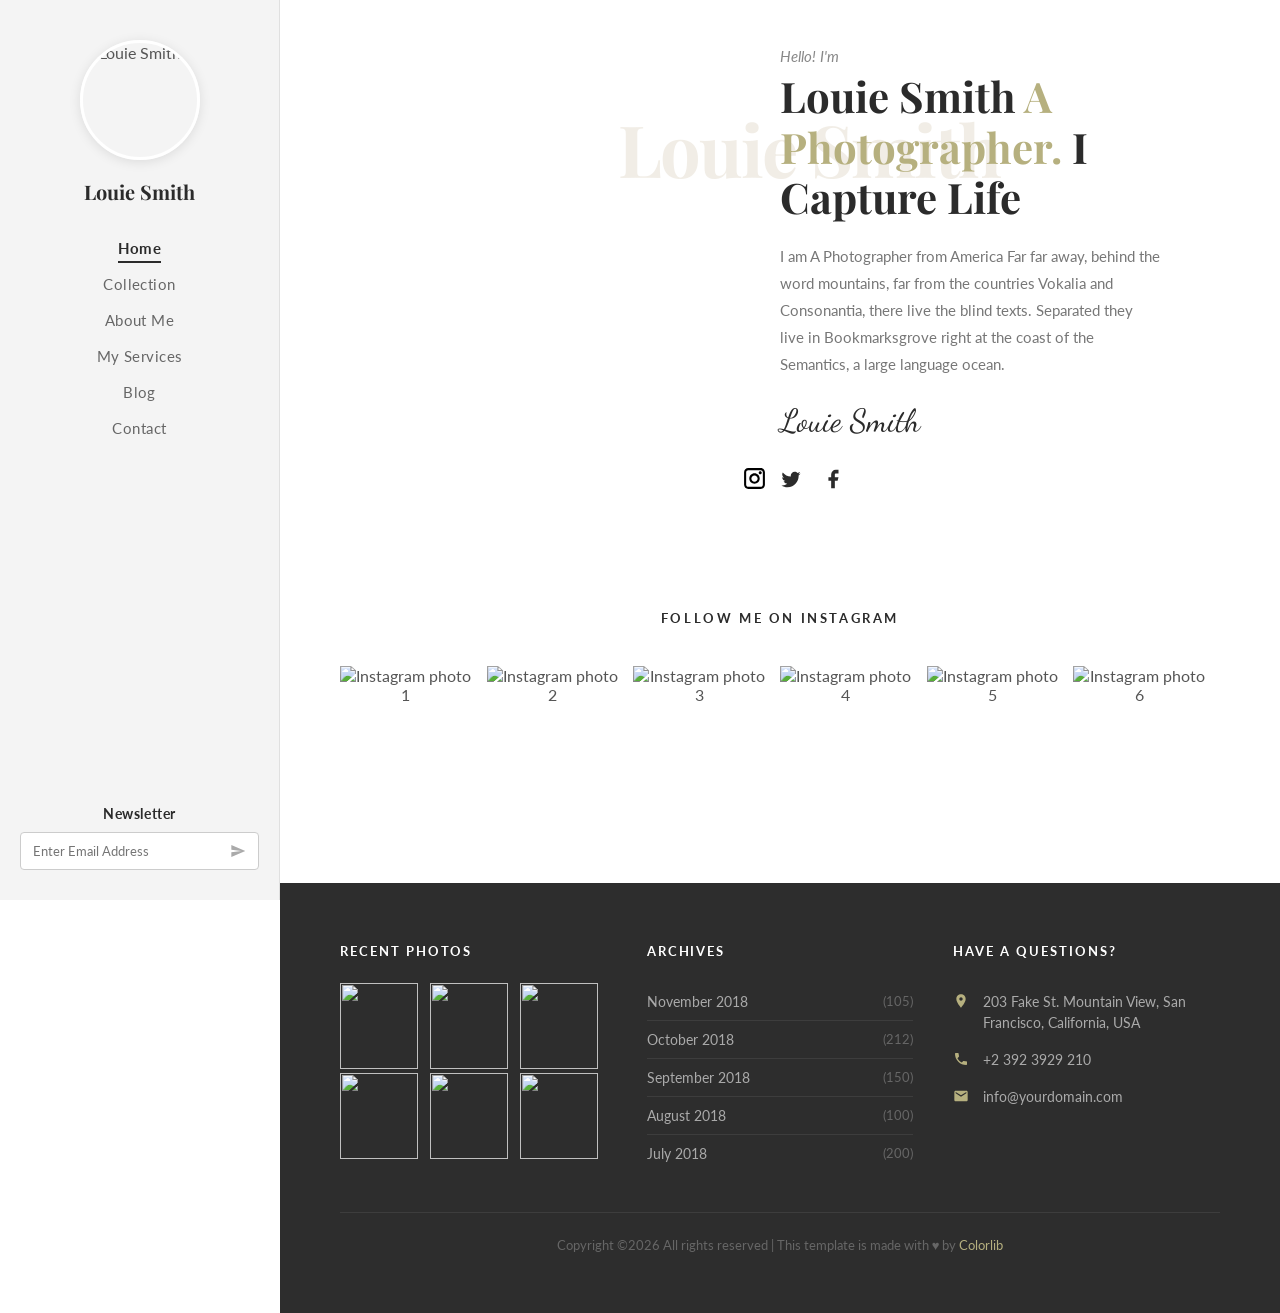
==== index.html @ 831cedc2 "Add files via upload" ====
<!DOCTYPE html>
<html lang="en">
<head>
  <meta charset="UTF-8" />
  <meta name="viewport" content="width=device-width, initial-scale=1.0" />
  <title>Louie Smith — Photographer</title>
  <link rel="stylesheet" href="style.css" />
</head>
<body>

  <aside id="sidebar">
    <div class="sidebar-avatar">
      <img src="img\author.jpg" alt="Louie Smith" />
    </div>
    <div class="sidebar-name">Louie Smith</div>
    <nav>
      <ul>
        <li><a href="index.html" class="active">Home</a></li>
        <li><a href="collection.html">Collection</a></li>
        <li><a href="about.html">About Me</a></li>
        <li><a href="services.html">My Services</a></li>
        <li><a href="blog.html">Blog</a></li>
        <li><a href="contact.html">Contact</a></li>
      </ul>
    </nav>
    <div class="sidebar-newsletter">
      <h4>Newsletter</h4>
      <div class="newsletter-form">
        <input type="email" placeholder="Enter Email Address" />
        <button type="button" aria-label="Subscribe">
          <svg viewBox="0 0 24 24"><path d="M2 21l21-9L2 3v7l15 2-15 2v7z"/></svg>
        </button>
      </div>
    </div>
  </aside>

  <main id="main">

    <section class="about-hero">
      <div class="about-photo">
         <img src="img\author.jpg" alt="" />
      </div>
      <div class="about-content">
        
      </div>

      <div class="hero-content">
        <span class="hero-watermark">Louie Smith</span>
        <div class="hero-content-inner">
          <p class="hero-label">Hello! I'm</p>
          <h1 class="hero-title">
            Louie Smith <span class="gold">A</span><br>
            <span class="gold">Photographer.</span> I<br>
            Capture Life
          </h1>
          <p class="hero-desc">
            I am A Photographer from America Far far away, behind the word mountains,
            far from the countries Vokalia and Consonantia, there live the blind texts.
            Separated they live in Bookmarksgrove right at the coast of the Semantics,
            a large language ocean.
          </p>
          <div class="hero-signature">Louie Smith</div>
          <div class="hero-social">

            <a href="#" aria-label="Twitter">
              <svg viewBox="0 0 24 24"><path d="M22.46 6c-.77.35-1.6.58-2.46.69.88-.53 1.56-1.37 1.88-2.38-.83.5-1.75.85-2.72 1.05C18.37 4.5 17.26 4 16 4c-2.35 0-4.27 1.92-4.27 4.29 0 .34.04.67.11.98C8.28 9.09 5.11 7.38 3 4.79c-.37.63-.58 1.37-.58 2.15 0 1.49.75 2.81 1.91 3.56-.71 0-1.37-.2-1.95-.5v.03c0 2.08 1.48 3.82 3.44 4.21a4.22 4.22 0 0 1-1.93.07 4.28 4.28 0 0 0 4 2.98 8.521 8.521 0 0 1-5.33 1.84c-.34 0-.68-.02-1.02-.06C3.44 20.29 5.7 21 8.12 21 16 21 20.33 14.46 20.33 8.79c0-.19 0-.37-.01-.56.84-.6 1.56-1.36 2.14-2.23z"/></svg>
            </a>

            <a href="#" aria-label="Facebook">
              <svg viewBox="0 0 24 24"><path d="M18 2h-3a5 5 0 0 0-5 5v3H7v4h3v8h4v-8h3l1-4h-4V7a1 1 0 0 1 1-1h3z"/></svg>
            </a>
            
            <a href="#" aria-label="Instagram">
              <img class="insta" src="insta.svg" alt="">
            </a>
          </div>
        </div>
      </div>

      <div class="hero-dots">
        <span class="active"></span>
        <span></span>
      </div>
    </section>

    <section class="section-insta">
      <h2>Follow Me On Instagram</h2>
      <div class="insta-grid">
        <div class="insta-item">
          <img src="img\image_2.jpg" alt="Instagram photo 1" />
          <div class="insta-overlay">
            <svg viewBox="0 0 24 24" fill="none" stroke="white" stroke-width="1.5"><rect x="2" y="2" width="20" height="20" rx="5"/><path d="M16 11.37A4 4 0 1 1 12.63 8 4 4 0 0 1 16 11.37z"/><line x1="17.5" y1="6.5" x2="17.51" y2="6.5" stroke-width="2.5"/></svg>
          </div>
        </div>
        <div class="insta-item">
          <img src="img\image_3.jpg" alt="Instagram photo 2" />
          <div class="insta-overlay">
            <svg viewBox="0 0 24 24" fill="none" stroke="white" stroke-width="1.5"><rect x="2" y="2" width="20" height="20" rx="5"/><path d="M16 11.37A4 4 0 1 1 12.63 8 4 4 0 0 1 16 11.37z"/><line x1="17.5" y1="6.5" x2="17.51" y2="6.5" stroke-width="2.5"/></svg>
          </div>
        </div>
        <div class="insta-item">
          <img src="img\image_4.jpg" alt="Instagram photo 3" />
          <div class="insta-overlay">
            <svg viewBox="0 0 24 24" fill="none" stroke="white" stroke-width="1.5"><rect x="2" y="2" width="20" height="20" rx="5"/><path d="M16 11.37A4 4 0 1 1 12.63 8 4 4 0 0 1 16 11.37z"/><line x1="17.5" y1="6.5" x2="17.51" y2="6.5" stroke-width="2.5"/></svg>
          </div>
        </div>
        <div class="insta-item">
          <img src="img\image_5.jpg" alt="Instagram photo 4" />
          <div class="insta-overlay">
            <svg viewBox="0 0 24 24" fill="none" stroke="white" stroke-width="1.5"><rect x="2" y="2" width="20" height="20" rx="5"/><path d="M16 11.37A4 4 0 1 1 12.63 8 4 4 0 0 1 16 11.37z"/><line x1="17.5" y1="6.5" x2="17.51" y2="6.5" stroke-width="2.5"/></svg>
          </div>
        </div>
        <div class="insta-item">
          <img src="img\image_6.jpg" alt="Instagram photo 5" />
          <div class="insta-overlay">
            <svg viewBox="0 0 24 24" fill="none" stroke="white" stroke-width="1.5"><rect x="2" y="2" width="20" height="20" rx="5"/><path d="M16 11.37A4 4 0 1 1 12.63 8 4 4 0 0 1 16 11.37z"/><line x1="17.5" y1="6.5" x2="17.51" y2="6.5" stroke-width="2.5"/></svg>
          </div>
        </div>
        <div class="insta-item">
          <img src="img\image_7.jpg" alt="Instagram photo 6" />
          <div class="insta-overlay">
            <svg viewBox="0 0 24 24" fill="none" stroke="white" stroke-width="1.5"><rect x="2" y="2" width="20" height="20" rx="5"/><path d="M16 11.37A4 4 0 1 1 12.63 8 4 4 0 0 1 16 11.37z"/><line x1="17.5" y1="6.5" x2="17.51" y2="6.5" stroke-width="2.5"/></svg>
          </div>
        </div>
      </div>
    </section>

    <footer>
      <div class="footer-grid">
        <div class="footer-col">
          <h3>Recent Photos</h3>
          <div class="footer-photos">
            <div class="fp"><img src="img\image_2.jpg" alt="" /></div>
            <div class="fp"><img src="img\image_3.jpg" alt="" /></div>
            <div class="fp"><img src="img\image_4.jpg" alt="" /></div>
            <div class="fp"><img src="img\image_5.jpg" alt="" /></div>
            <div class="fp"><img src="img\image_6.jpg" alt="" /></div>
            <div class="fp"><img src="img\image_7.jpg" alt="" /></div>
          </div>
        </div>
        <div class="footer-col">
          <h3>Archives</h3>
          <ul class="footer-archives">
            <li><a href="#">November 2018</a><span>(105)</span></li>
            <li><a href="#">October 2018</a><span>(212)</span></li>
            <li><a href="#">September 2018</a><span>(150)</span></li>
            <li><a href="#">August 2018</a><span>(100)</span></li>
            <li><a href="#">July 2018</a><span>(200)</span></li>
          </ul>
        </div>
        <div class="footer-col">
          <h3>Have a Questions?</h3>
          <ul class="footer-contact">
            <li>
              <svg viewBox="0 0 24 24"><path d="M12 2C8.13 2 5 5.13 5 9c0 5.25 7 13 7 13s7-7.75 7-13c0-3.87-3.13-7-7-7zm0 9.5c-1.38 0-2.5-1.12-2.5-2.5s1.12-2.5 2.5-2.5 2.5 1.12 2.5 2.5-1.12 2.5-2.5 2.5z"/></svg>
              <span>203 Fake St. Mountain View, San Francisco, California, USA</span>
            </li>
            <li>
              <svg viewBox="0 0 24 24"><path d="M6.62 10.79c1.44 2.83 3.76 5.14 6.59 6.59l2.2-2.2c.27-.27.67-.36 1.02-.24 1.12.37 2.33.57 3.57.57.55 0 1 .45 1 1V20c0 .55-.45 1-1 1-9.39 0-17-7.61-17-17 0-.55.45-1 1-1h3.5c.55 0 1 .45 1 1 0 1.25.2 2.45.57 3.57.11.35.03.74-.25 1.02l-2.2 2.2z"/></svg>
              <span>+2 392 3929 210</span>
            </li>
            <li>
              <svg viewBox="0 0 24 24"><path d="M20 4H4c-1.1 0-2 .9-2 2v12c0 1.1.9 2 2 2h16c1.1 0 2-.9 2-2V6c0-1.1-.9-2-2-2zm0 4l-8 5-8-5V6l8 5 8-5v2z"/></svg>
              <span>info@yourdomain.com</span>
            </li>
          </ul>
        </div>
      </div>
      <div class="footer-bottom">
        <p>Copyright &copy;2026 All rights reserved | This template is made with ♥ by <a href="#">Colorlib</a></p>
      </div>
    </footer>

  </main>
</body>
</html>
---- style.css ----
@import url('https://fonts.googleapis.com/css2?family=Playfair+Display:ital,wght@0,400;0,700;1,400&family=Lato:wght@300;400;700&family=Dancing+Script:wght@600&display=swap');

:root {
  --gold: #b6b07f;
  --dark: #2b2b2b;
  --darker: #1a1a1a;
  --sidebar-bg: #f4f4f4;
  --sidebar-width: 280px;
  --text: #555;
  --light-border: #e0e0e0;
  --footer-bg: #2d2d2d;
  --header-hero-bg: #c8b89a;
}

*, *::before, *::after { box-sizing: border-box; margin: 0; padding: 0; }
html { scroll-behavior: smooth; }
body {
  font-family: 'Lato', sans-serif;
  font-weight: 400;
  color: var(--text);
  background: #fff;
  display: flex;
  min-height: 100vh;
}
a { text-decoration: none; color: inherit; }
img { max-width: 90%; display: block; }
ul { list-style: none; }

#sidebar {
  width: var(--sidebar-width);
  min-width: var(--sidebar-width);
  background: var(--sidebar-bg);
  display: flex;
  flex-direction: column;
  align-items: center;
  padding: 40px 20px 30px;
  position: fixed;
  top: 0; left: 0; bottom: 0;
  z-index: 100;
  border-right: 1px solid var(--light-border);
}

.sidebar-avatar {
  width: 120px;
  height: 120px;
  border-radius: 50%;
  overflow: hidden;
  margin-bottom: 18px;
  border: 3px solid #fff;
  box-shadow: 0 2px 12px rgba(0,0,0,0.10);
}
.sidebar-avatar img {
  width: 100%; height: 100%;
  object-fit: cover;
}

.sidebar-name {
  font-family: 'Playfair Display', serif;
  font-size: 20px;
  font-weight: 700;
  color: var(--dark);
  margin-bottom: 28px;
  text-align: center;
}

nav ul {
  width: 100%;
  text-align: center;
}
nav ul li {
  margin-bottom: 6px;
}
nav ul li a {
  display: inline-block;
  font-size: 15px;
  font-weight: 400;
  color: #666;
  padding: 6px 0;
  letter-spacing: 0.03em;
  transition: color 0.2s;
  position: relative;
}
nav ul li a:hover,
nav ul li a.active {
  color: var(--dark);
  font-weight: 700;
}
nav ul li a.active::after {
  content: '';
  display: block;
  width: 100%;
  height: 2px;
  background: var(--dark);
  position: absolute;
  bottom: 0; left: 0;
}

.sidebar-newsletter {
  margin-top: auto;
  width: 100%;
  text-align: center;
}
.sidebar-newsletter h4 {
  font-size: 14px;
  font-weight: 700;
  color: var(--dark);
  margin-bottom: 10px;
  letter-spacing: 0.04em;
}
.newsletter-form {
  display: flex;
  align-items: center;
  border: 1px solid #ccc;
  border-radius: 4px;
  background: #fff;
  overflow: hidden;
}
.newsletter-form input {
  flex: 1;
  border: none;
  outline: none;
  padding: 10px 12px;
  font-size: 13px;
  color: #888;
  background: transparent;
  font-family: 'Lato', sans-serif;
}
.newsletter-form button {
  background: none;
  border: none;
  padding: 10px 12px;
  cursor: pointer;
  color: #888;
  display: flex;
  align-items: center;
}
.newsletter-form button svg {
  width: 16px; height: 16px;
  fill: #aaa;
}

#main {
  margin-left: var(--sidebar-width);
  flex: 1;
  display: flex;
  flex-direction: column;
}

.page-header {
  background: var(--header-hero-bg);
  padding: 40px 60px 50px;
}
.breadcrumb {
  font-size: 12px;
  letter-spacing: 0.1em;
  text-transform: uppercase;
  color: #888;
  margin-bottom: 12px;
}
.breadcrumb a { color: #888; }
.breadcrumb span { color: var(--dark); font-weight: 700; }
.page-header h1 {
  font-family: 'Playfair Display', serif;
  font-size: 42px;
  font-weight: 700;
  color: var(--dark);
}

.hero {
  position: relative;
  height: 100vh;
  overflow: hidden;
}

.hero-slides {
  display: flex;
  width: 200%;
  height: 100%;
  animation: slideAuto 8s infinite;
}

@keyframes slideAuto {
  0%    { transform: translateX(0); }
  45%   { transform: translateX(0); }
  50%   { transform: translateX(-50%); }
  95%   { transform: translateX(-50%); }
  100%  { transform: translateX(0); }
}

.hero-slide {
  width: 50%;
  height: 100%;
  position: relative;
  background-size: cover;
  background-position: center top;
  background-repeat: no-repeat;
}
.hero-slide::after {
  content: '';
  position: absolute;
  inset: 0;
  background: rgba(0,0,0,0.18);
}

.hero-slide-1 { background-image: url('author.png'); }
.hero-slide-2 { background-image: url('author.png'); filter: hue-rotate(10deg) brightness(0.92); }

.hero-content {
  position: absolute;
  right: 0; top: 0; bottom: 0;
  width: 55%;
  display: flex;
  flex-direction: column;
  justify-content: center;
  padding: 60px 60px 60px 50px;
  background: rgba(255,255,255,0.93);
  z-index: 10;
}

.hero-watermark {
  font-family: 'Playfair Display', serif;
  font-size: 72px;
  font-weight: 700;
  color: rgba(200,184,154,0.25);
  position: absolute;
  top: 100px; right: 280px;
  white-space: nowrap;
  pointer-events: none;
  z-index: 0;
  letter-spacing: -2px;
}

.hero-content-inner { position: relative; z-index: 1; }

.hero-label {
  font-size: 15px;
  color: #888;
  font-style: italic;
  margin-bottom: 6px;
}

.hero-title {
  font-family: 'Playfair Display', serif;
  font-size: 42px;
  font-weight: 700;
  color: var(--dark);
  line-height: 1.2;
  margin-bottom: 20px;
}
.hero-title .gold { color: var(--gold); }
.hero-title .dot  { color: var(--dark); }

.hero-desc {
  font-size: 15px;
  line-height: 1.8;
  color: #777;
  max-width: 380px;
  margin-bottom: 24px;
}

.hero-signature {
  font-family: 'Dancing Script', cursive;
  font-size: 32px;
  color: var(--dark);
  margin-bottom: 28px;
}

.hero-social {
  display: flex;
  gap: 20px;
}
.hero-social a {
  color: var(--dark);
  transition: color 0.2s;
}
.hero-social a:hover { color: var(--gold); }
.hero-social svg {
  width: 22px; height: 22px;
  fill: currentColor;
}

/* Dots */
.hero-dots {
  position: absolute;
  bottom: 24px;
  left: 50%;
  transform: translateX(-50%);
  display: flex;
  gap: 8px;
  z-index: 20;
}
.hero-dots span {
  width: 10px; height: 10px;
  border-radius: 50%;
  background: rgba(255,255,255,0.5);
  display: inline-block;
}
.hero-dots span.active { background: #fff; }

.section-insta {
  padding: 70px 60px;
  text-align: center;
}
.section-insta h2 {
  font-family: 'Lato', sans-serif;
  font-size: 13px;
  font-weight: 700;
  letter-spacing: 0.2em;
  text-transform: uppercase;
  color: var(--dark);
  margin-bottom: 40px;
}

.insta-grid {
  display: grid;
  grid-template-columns: repeat(6, 1fr);
  gap: 0;
}
.insta-item {
  position: relative;
  overflow: hidden;
  aspect-ratio: 1;
}
.insta-item img {
  width: 100%; height: 100%;
  object-fit: cover;
  display: block;
  transition: transform 0.4s ease;
}
.insta-item:hover img { transform: scale(1.08); }
.insta-overlay {
  position: absolute;
  inset: 0;
  background: rgba(0,0,0,0.4);
  display: flex;
  align-items: center;
  justify-content: center;
  opacity: 0;
  transition: opacity 0.3s;
}
.insta-item:hover .insta-overlay { opacity: 1; }
.insta-overlay svg { width: 30px; height: 30px; fill: #fff; }

footer {
  background: var(--footer-bg);
  color: #aaa;
  padding: 60px;
}
.footer-grid {
  display: grid;
  grid-template-columns: 1fr 1fr 1fr;
  gap: 40px;
  margin-bottom: 40px;
}
.footer-col h3 {
  font-size: 13px;
  font-weight: 700;
  letter-spacing: 0.15em;
  text-transform: uppercase;
  color: #fff;
  margin-bottom: 24px;
}


.footer-photos {
  display: grid;
  grid-template-columns: repeat(3, 1fr);
  gap: 4px;
}
.footer-photos .fp {
  aspect-ratio: 1;
  overflow: hidden;
}
.footer-photos .fp img {
  width: 100%; height: 100%;
  object-fit: cover;
  transition: transform 0.3s;
}
.footer-photos .fp:hover img { transform: scale(1.1); }


.footer-archives li {
  display: flex;
  justify-content: space-between;
  align-items: center;
  padding: 10px 0;
  border-bottom: 1px solid rgba(255,255,255,0.08);
  font-size: 14px;
}
.footer-archives li:last-child { border-bottom: none; }
.footer-archives li span { color: #666; font-size: 13px; }


.footer-contact li {
  display: flex;
  align-items: flex-start;
  gap: 14px;
  padding: 8px 0;
  font-size: 14px;
  line-height: 1.5;
}
.footer-contact li svg {
  width: 16px; height: 16px;
  fill: var(--gold);
  flex-shrink: 0;
  margin-top: 2px;
}

.footer-bottom {
  border-top: 1px solid rgba(255,255,255,0.08);
  padding-top: 24px;
  font-size: 13px;
  text-align: center;
  color: #666;
}
.footer-bottom a { color: var(--gold); }

.collection-grid {
  display: grid;
  grid-template-columns: repeat(3, 1fr);
  gap: 4px;
  padding: 4px;
}
.collection-item {
  overflow: hidden;
  aspect-ratio: 3/2;
  position: relative;
}
.collection-item img {
  width: 100%; height: 100%;
  object-fit: cover;
  transition: transform 0.4s ease;
  display: block;
}
.collection-item:hover img { transform: scale(1.05); }
.collection-overlay {
  position: absolute; inset: 0;
  background: rgba(0,0,0,0.3);
  opacity: 0;
  transition: opacity 0.3s;
  display: flex;
  align-items: center;
  justify-content: center;
}
.collection-item:hover .collection-overlay { opacity: 1; }
.collection-overlay svg { width: 36px; height: 36px; fill: #fff; }

.about-hero {
  position: relative;
  display: grid;
  grid-template-columns: 1fr 1fr;
  min-height: 60vh;
}
.about-photo {
  background-image: url('author.png');
  background-size: cover;
  background-position: center top;
  min-height: 500px;
}
.about-content {
  padding: 70px 60px;
  display: flex;
  flex-direction: column;
  justify-content: center;
  position: relative;
}
.about-watermark {
  font-family: 'Playfair Display', serif;
  font-size: 64px;
  font-weight: 700;
  color: rgba(200,184,154,0.2);
  position: absolute;
  top: 130px; right: 220px;
  pointer-events: none;
  letter-spacing: -2px;
}
.about-label {
  font-size: 14px;
  color: #aaa;
  font-style: italic;
  margin-bottom: 8px;
}
.about-title {
  font-family: 'Playfair Display', serif;
  font-size: 36px;
  font-weight: 700;
  color: var(--dark);
  margin-bottom: 20px;
  line-height: 1.3;
}
.about-desc {
  font-size: 15px;
  line-height: 1.9;
  color: #777;
  margin-bottom: 24px;
  max-width: 380px;
}
.about-signature {
  font-family: 'Dancing Script', cursive;
  font-size: 30px;
  color: var(--dark);
  margin-bottom: 28px;
}
.about-social { display: flex; gap: 20px; }
.about-social a { color: var(--dark); transition: color 0.2s; }
.about-social a:hover { color: var(--gold); }
.about-social svg { width: 22px; height: 22px; fill: currentColor; }

.stats-bar {
  background: var(--darker);
  display: grid;
  grid-template-columns: repeat(4, 1fr);
  padding: 50px 60px;
  gap: 20px;
}
.stat {
  text-align: center;
  color: #fff;
}
.stat-number {
  font-family: 'Playfair Display', serif;
  font-size: 48px;
  font-weight: 400;
  color: rgba(255,255,255,0.7);
  margin-bottom: 6px;
}
.stat-label {
  font-size: 13px;
  color: #888;
  line-height: 1.4;
}

.services-grid {
  display: grid;
  grid-template-columns: repeat(3, 1fr);
  gap: 50px 60px;
  padding: 70px 60px;
}
.service-item { text-align: center; }
.service-icon {
  width: 90px; height: 90px;
  border-radius: 50%;
  border: 1px solid var(--light-border);
  display: flex;
  align-items: center;
  justify-content: center;
  margin: 0 auto 24px;
  background: #fafafa;
}
.service-icon svg {
  width: 42px; height: 42px;
  stroke: var(--dark);
  fill: none;
  stroke-width: 1.2;
  stroke-linecap: round;
  stroke-linejoin: round;
}
.service-title {
  font-family: 'Playfair Display', serif;
  font-size: 18px;
  font-weight: 700;
  color: var(--dark);
  margin-bottom: 12px;
}
.service-desc {
  font-size: 14px;
  line-height: 1.8;
  color: #888;
}

.blog-layout {
  display: grid;
  grid-template-columns: 1fr 320px;
  gap: 0;
  padding: 60px 60px 60px 60px;
  align-items: start;
}

.blog-posts { padding-right: 50px; }
.blog-post {
  display: grid;
  grid-template-columns: 240px 1fr;
  gap: 30px;
  margin-bottom: 50px;
  padding-bottom: 50px;
  border-bottom: 1px solid var(--light-border);
}
.blog-post:last-child { border-bottom: none; }
.blog-thumb {
  overflow: hidden;
  aspect-ratio: 3/2;
}
.blog-thumb img {
  width: 100%; height: 100%;
  object-fit: cover;
  transition: transform 0.4s;
}
.blog-thumb:hover img { transform: scale(1.05); }
.blog-meta {
  font-size: 12px;
  color: #aaa;
  margin-bottom: 8px;
}
.blog-meta .cat {
  color: var(--gold);
  font-weight: 700;
  margin-left: 10px;
}
.blog-post-title {
  font-family: 'Playfair Display', serif;
  font-size: 20px;
  font-weight: 700;
  color: var(--dark);
  margin-bottom: 12px;
  line-height: 1.3;
}
.blog-excerpt {
  font-size: 14px;
  line-height: 1.8;
  color: #888;
  margin-bottom: 16px;
}
.read-more {
  font-size: 13px;
  color: var(--gold);
  font-weight: 700;
}
.read-more:hover { color: var(--dark); }

.pagination {
  display: flex;
  gap: 6px;
  margin-top: 10px;
}
.pagination a {
  width: 36px; height: 36px;
  display: flex;
  align-items: center;
  justify-content: center;
  border: 1px solid var(--light-border);
  font-size: 14px;
  color: #888;
  border-radius: 50%;
  transition: all 0.2s;
}
.pagination a:hover, .pagination a.active {
  background: var(--gold);
  border-color: var(--gold);
  color: #fff;
}
.blog-sidebar { padding-left: 0; }
.sidebar-widget { margin-bottom: 40px; }
.widget-title {
  font-size: 13px;
  font-weight: 700;
  letter-spacing: 0.12em;
  text-transform: uppercase;
  color: var(--dark);
  margin-bottom: 20px;
  padding-bottom: 10px;
  border-bottom: 2px solid var(--dark);
  display: inline-block;
}

.search-box {
  display: flex;
  border: 1px solid var(--light-border);
  border-radius: 4px;
  overflow: hidden;
}
.search-box input {
  flex: 1;
  border: none;
  outline: none;
  padding: 10px 14px;
  font-size: 13px;
  font-family: 'Lato', sans-serif;
  color: #888;
}
.search-box button {
  background: none;
  border: none;
  padding: 0 14px;
  cursor: pointer;
  color: #aaa;
}
.search-box button svg { width: 16px; height: 16px; fill: currentColor; }

.category-list li {
  display: flex;
  justify-content: space-between;
  padding: 9px 0;
  border-bottom: 1px solid var(--light-border);
  font-size: 14px;
  color: #666;
}
.category-list li:last-child { border-bottom: none; }
.category-list li span { color: #aaa; font-size: 13px; }
.category-list li a:hover { color: var(--gold); }

.popular-post {
  display: flex;
  gap: 14px;
  margin-bottom: 16px;
  align-items: flex-start;
}
.popular-post .pp-thumb {
  width: 65px; height: 65px;
  overflow: hidden;
  flex-shrink: 0;
}
.popular-post .pp-thumb img {
  width: 100%; height: 100%;
  object-fit: cover;
}
.pp-title {
  font-size: 13px;
  font-weight: 700;
  color: var(--dark);
  margin-bottom: 4px;
  line-height: 1.4;
}
.pp-meta { font-size: 11px; color: #aaa; }

.tag-cloud { display: flex; flex-wrap: wrap; gap: 6px; }
.tag-cloud a {
  display: inline-block;
  padding: 5px 12px;
  border: 1px solid var(--light-border);
  font-size: 12px;
  color: #666;
  letter-spacing: 0.05em;
  text-transform: uppercase;
  transition: all 0.2s;
}
.tag-cloud a:hover {
  background: var(--gold);
  border-color: var(--gold);
  color: #fff;
}

.widget-newsletter {
  background: #3a3a3a;
  padding: 24px;
  color: #aaa;
}
.widget-newsletter .widget-title { color: #fff; border-color: #fff; }
.widget-newsletter p { font-size: 13px; margin-bottom: 16px; line-height: 1.7; }
.widget-newsletter input {
  width: 100%;
  padding: 10px 14px;
  border: 1px solid #555;
  background: #444;
  color: #ccc;
  font-family: 'Lato', sans-serif;
  font-size: 13px;
  margin-bottom: 8px;
  outline: none;
}
.widget-newsletter button {
  width: 100%;
  padding: 11px;
  background: #fff;
  border: none;
  font-size: 13px;
  font-weight: 700;
  letter-spacing: 0.08em;
  cursor: pointer;
  transition: background 0.2s;
}
.widget-newsletter button:hover { background: var(--gold); color: #fff; }

.archive-list li {
  display: flex;
  justify-content: space-between;
  padding: 9px 0;
  border-bottom: 1px solid var(--light-border);
  font-size: 14px;
  color: #666;
}
.archive-list li:last-child { border-bottom: none; }
.archive-list li span { color: #aaa; }
.archive-list li a:hover { color: var(--gold); }

.widget-paragraph {
  font-size: 14px;
  line-height: 1.8;
  color: #888;
}

.contact-info-grid {
  display: grid;
  grid-template-columns: repeat(4, 1fr);
  gap: 1px;
  background: var(--light-border);
  margin: 0 60px 50px;
  border: 1px solid var(--light-border);
}
.contact-info-box {
  background: #fff;
  padding: 30px 24px;
  font-size: 14px;
  color: #777;
  line-height: 1.6;
}
.contact-info-box strong { color: var(--dark); font-weight: 700; }

.contact-body {
  display: grid;
  grid-template-columns: 1fr 1fr;
  gap: 30px;
  padding: 0 60px 60px;
}

.contact-form { display: flex; flex-direction: column; gap: 14px; }
.contact-form input,
.contact-form textarea {
  width: 100%;
  padding: 14px 16px;
  border: 1px solid var(--light-border);
  font-family: 'Lato', sans-serif;
  font-size: 14px;
  color: #888;
  outline: none;
  transition: border-color 0.2s;
  background: #fafafa;
}
.contact-form input:focus,
.contact-form textarea:focus { border-color: var(--gold); }
.contact-form textarea { height: 150px; resize: vertical; }

.btn-send {
  display: inline-block;
  padding: 14px 36px;
  background: var(--gold);
  color: #fff;
  font-size: 14px;
  font-weight: 700;
  letter-spacing: 0.06em;
  border: none;
  cursor: pointer;
  border-radius: 30px;
  align-self: flex-start;
  transition: background 0.2s;
}
.btn-send:hover { background: var(--dark); }

.contact-map {
  background: #e8e8e8;
  display: flex;
  flex-direction: column;
  align-items: center;
  justify-content: center;
  min-height: 350px;
  color: #888;
  font-size: 14px;
  gap: 12px;
  border: 1px solid var(--light-border);
}
.contact-map svg { width: 36px; height: 36px; fill: #aaa; }

@media (max-width: 1024px) {
  :root { --sidebar-width: 220px; }
  .hero-content { width: 60%; padding: 40px 30px 40px 30px; }
  .hero-title { font-size: 32px; }
  .services-grid { gap: 36px 40px; padding: 50px 40px; }
  .blog-layout { padding: 40px; }
}

@media (max-width: 768px) {
  body { flex-direction: column; }
  #sidebar {
    position: relative;
    width: 100%;
    min-width: 100%;
    flex-direction: row;
    flex-wrap: wrap;
    padding: 20px;
    height: auto;
  }
  #main { margin-left: 0; }
  .hero-content { position: relative; width: 100%; }
  .hero { height: auto; flex-direction: column; }
  .hero-slides { animation: none; }
  .about-hero { grid-template-columns: 1fr; }
  .contact-info-grid { grid-template-columns: 1fr 1fr; margin: 0 20px 30px; }
  .contact-body { grid-template-columns: 1fr; padding: 0 20px 40px; }
  .blog-layout { grid-template-columns: 1fr; padding: 30px; }
  .blog-post { grid-template-columns: 1fr; }
  .stats-bar { grid-template-columns: repeat(2, 1fr); padding: 40px 30px; }
  .footer-grid { grid-template-columns: 1fr; }
  .insta-grid { grid-template-columns: repeat(3, 1fr); }
  .collection-grid { grid-template-columns: repeat(2, 1fr); }
}
.insta{
  width: 25px; height: 25px;
  position: absolute;
  top: 419px; right: 453px;
}
.insta2{
  width: 25px; height: 25px;
  position: absolute;
  top: 559px; right: 443px;
}
.cam{
  width: 70px;
}
.ipre{
  width: 70px;
}
.peso{
  width: 60px;
}
.espe{
  width: 65px;
}
.foto{
  width: 60px;
}
.filme{
  width: 60px;
}
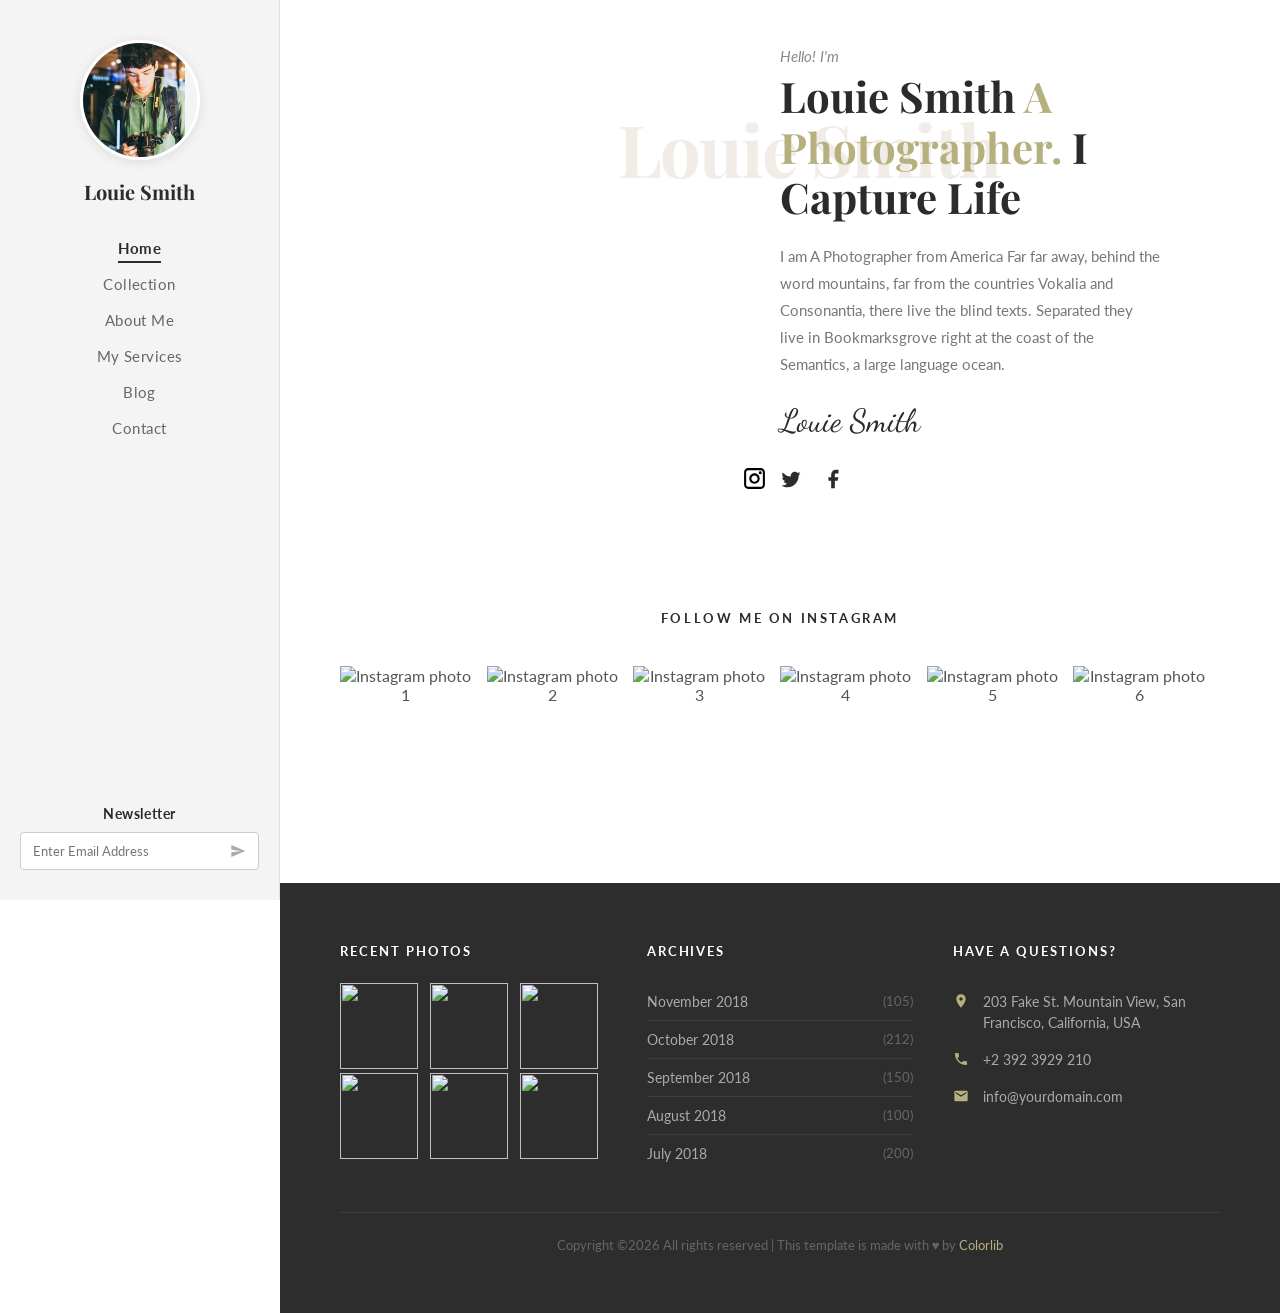
==== commit 5b4bdc79: "Update index.html" ====
--- a/index.html
+++ b/index.html
@@ -3,14 +3,14 @@
 <head>
   <meta charset="UTF-8" />
   <meta name="viewport" content="width=device-width, initial-scale=1.0" />
-  <title>Louie Smith — Photographer</title>
+  <title>Louie---Free-Bootstrap-4-Template-by-Colorlib</title>
   <link rel="stylesheet" href="style.css" />
 </head>
 <body>
 
   <aside id="sidebar">
     <div class="sidebar-avatar">
-      <img src="img\author.jpg" alt="Louie Smith" />
+      <img src="author.jpg" alt="Louie Smith" />
     </div>
     <div class="sidebar-name">Louie Smith</div>
     <nav>
@@ -38,7 +38,7 @@
 
     <section class="about-hero">
       <div class="about-photo">
-         <img src="img\author.jpg" alt="" />
+         <img src="Louie---Free-Bootstrap-4-Template-by-Colorlib" alt="" />
       </div>
       <div class="about-content">
         
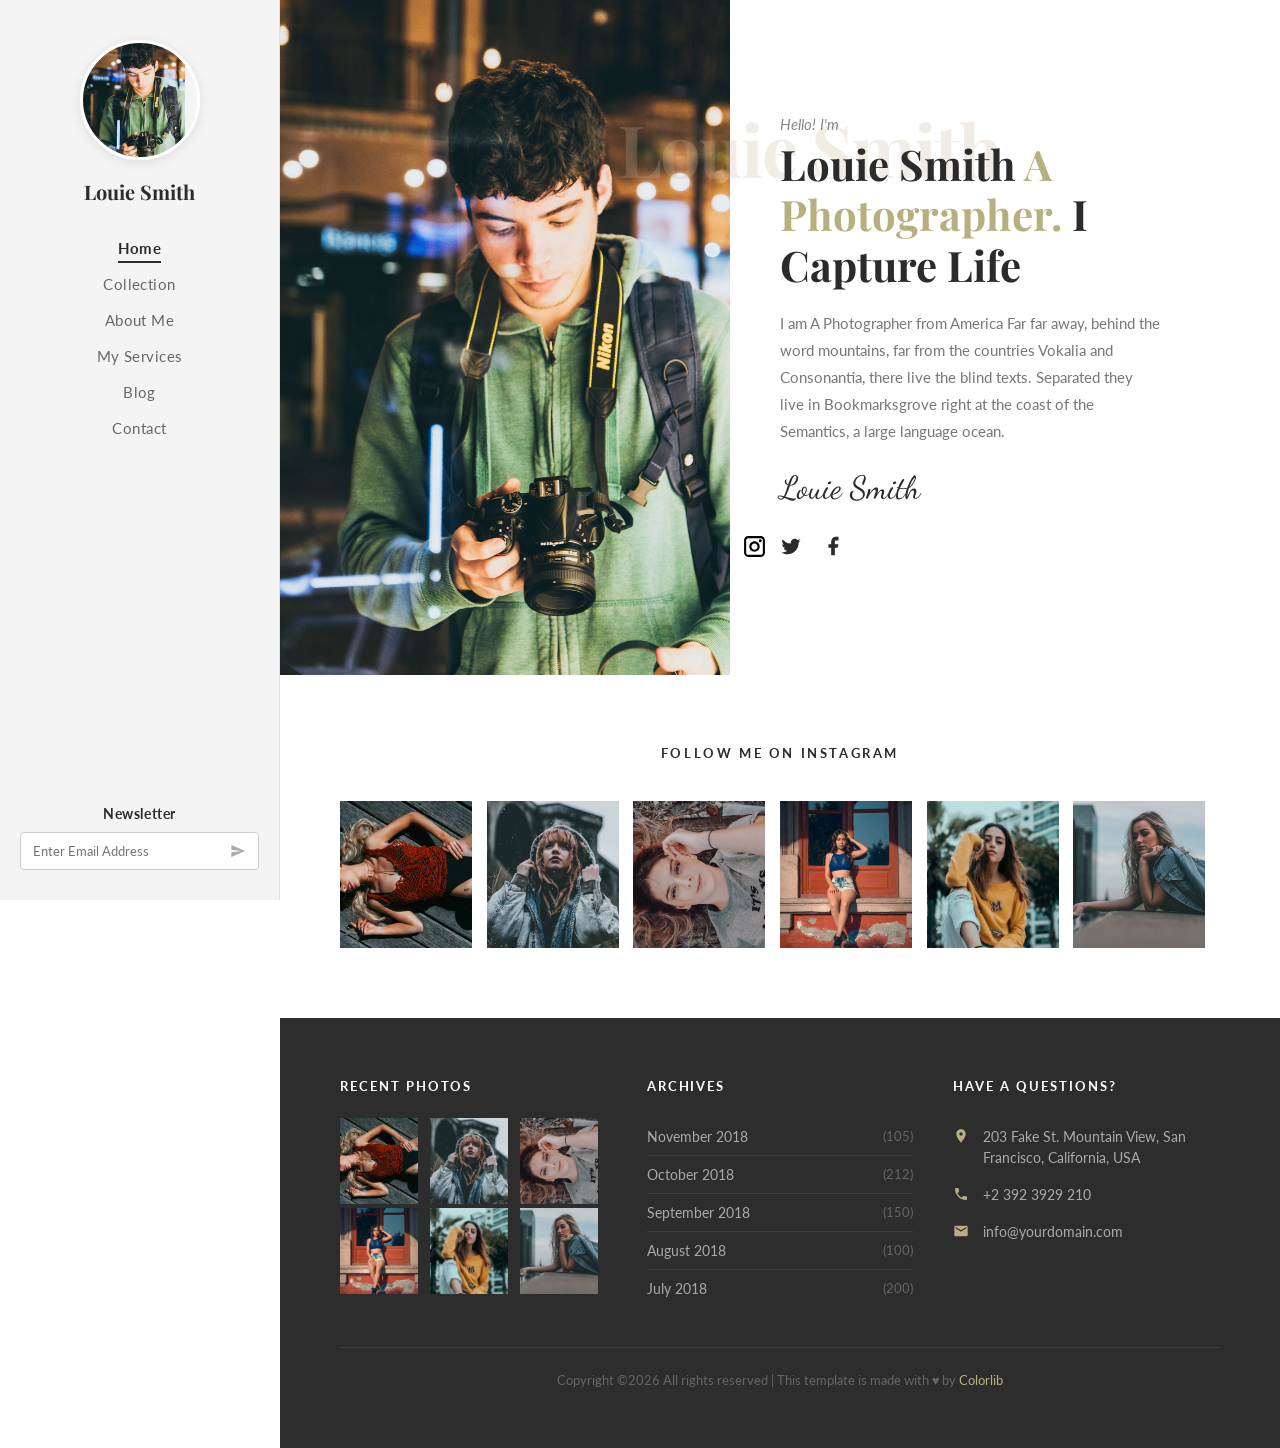
==== commit 24ddd2fb: "Update index.html" ====
--- a/index.html
+++ b/index.html
@@ -10,7 +10,7 @@
 
   <aside id="sidebar">
     <div class="sidebar-avatar">
-      <img src="author.jpg" alt="Louie Smith" />
+          <img src="author.jpg" alt="Louie Smith" />
     </div>
     <div class="sidebar-name">Louie Smith</div>
     <nav>
@@ -38,7 +38,7 @@
 
     <section class="about-hero">
       <div class="about-photo">
-         <img src="Louie---Free-Bootstrap-4-Template-by-Colorlib" alt="" />
+            <img src="author.jpg" alt="Louie Smith" />
       </div>
       <div class="about-content">
         
@@ -87,37 +87,37 @@
       <h2>Follow Me On Instagram</h2>
       <div class="insta-grid">
         <div class="insta-item">
-          <img src="img\image_2.jpg" alt="Instagram photo 1" />
+          <img src="image_2.jpg" alt="Instagram photo 1" />
           <div class="insta-overlay">
             <svg viewBox="0 0 24 24" fill="none" stroke="white" stroke-width="1.5"><rect x="2" y="2" width="20" height="20" rx="5"/><path d="M16 11.37A4 4 0 1 1 12.63 8 4 4 0 0 1 16 11.37z"/><line x1="17.5" y1="6.5" x2="17.51" y2="6.5" stroke-width="2.5"/></svg>
           </div>
         </div>
         <div class="insta-item">
-          <img src="img\image_3.jpg" alt="Instagram photo 2" />
+          <img src="image_3.jpg" alt="Instagram photo 2" />
           <div class="insta-overlay">
             <svg viewBox="0 0 24 24" fill="none" stroke="white" stroke-width="1.5"><rect x="2" y="2" width="20" height="20" rx="5"/><path d="M16 11.37A4 4 0 1 1 12.63 8 4 4 0 0 1 16 11.37z"/><line x1="17.5" y1="6.5" x2="17.51" y2="6.5" stroke-width="2.5"/></svg>
           </div>
         </div>
         <div class="insta-item">
-          <img src="img\image_4.jpg" alt="Instagram photo 3" />
+          <img src="image_4.jpg" alt="Instagram photo 3" />
           <div class="insta-overlay">
             <svg viewBox="0 0 24 24" fill="none" stroke="white" stroke-width="1.5"><rect x="2" y="2" width="20" height="20" rx="5"/><path d="M16 11.37A4 4 0 1 1 12.63 8 4 4 0 0 1 16 11.37z"/><line x1="17.5" y1="6.5" x2="17.51" y2="6.5" stroke-width="2.5"/></svg>
           </div>
         </div>
         <div class="insta-item">
-          <img src="img\image_5.jpg" alt="Instagram photo 4" />
+          <img src="image_5.jpg" alt="Instagram photo 4" />
           <div class="insta-overlay">
             <svg viewBox="0 0 24 24" fill="none" stroke="white" stroke-width="1.5"><rect x="2" y="2" width="20" height="20" rx="5"/><path d="M16 11.37A4 4 0 1 1 12.63 8 4 4 0 0 1 16 11.37z"/><line x1="17.5" y1="6.5" x2="17.51" y2="6.5" stroke-width="2.5"/></svg>
           </div>
         </div>
         <div class="insta-item">
-          <img src="img\image_6.jpg" alt="Instagram photo 5" />
+          <img src="image_6.jpg" alt="Instagram photo 5" />
           <div class="insta-overlay">
             <svg viewBox="0 0 24 24" fill="none" stroke="white" stroke-width="1.5"><rect x="2" y="2" width="20" height="20" rx="5"/><path d="M16 11.37A4 4 0 1 1 12.63 8 4 4 0 0 1 16 11.37z"/><line x1="17.5" y1="6.5" x2="17.51" y2="6.5" stroke-width="2.5"/></svg>
           </div>
         </div>
         <div class="insta-item">
-          <img src="img\image_7.jpg" alt="Instagram photo 6" />
+          <img src="image_7.jpg" alt="Instagram photo 6" />
           <div class="insta-overlay">
             <svg viewBox="0 0 24 24" fill="none" stroke="white" stroke-width="1.5"><rect x="2" y="2" width="20" height="20" rx="5"/><path d="M16 11.37A4 4 0 1 1 12.63 8 4 4 0 0 1 16 11.37z"/><line x1="17.5" y1="6.5" x2="17.51" y2="6.5" stroke-width="2.5"/></svg>
           </div>
@@ -130,12 +130,12 @@
         <div class="footer-col">
           <h3>Recent Photos</h3>
           <div class="footer-photos">
-            <div class="fp"><img src="img\image_2.jpg" alt="" /></div>
-            <div class="fp"><img src="img\image_3.jpg" alt="" /></div>
-            <div class="fp"><img src="img\image_4.jpg" alt="" /></div>
-            <div class="fp"><img src="img\image_5.jpg" alt="" /></div>
-            <div class="fp"><img src="img\image_6.jpg" alt="" /></div>
-            <div class="fp"><img src="img\image_7.jpg" alt="" /></div>
+            <div class="fp"><img src="image_2.jpg" alt="" /></div>
+            <div class="fp"><img src="image_3.jpg" alt="" /></div>
+            <div class="fp"><img src="image_4.jpg" alt="" /></div>
+            <div class="fp"><img src="image_5.jpg" alt="" /></div>
+            <div class="fp"><img src="image_6.jpg" alt="" /></div>
+            <div class="fp"><img src="image_7.jpg" alt="" /></div>
           </div>
         </div>
         <div class="footer-col">
